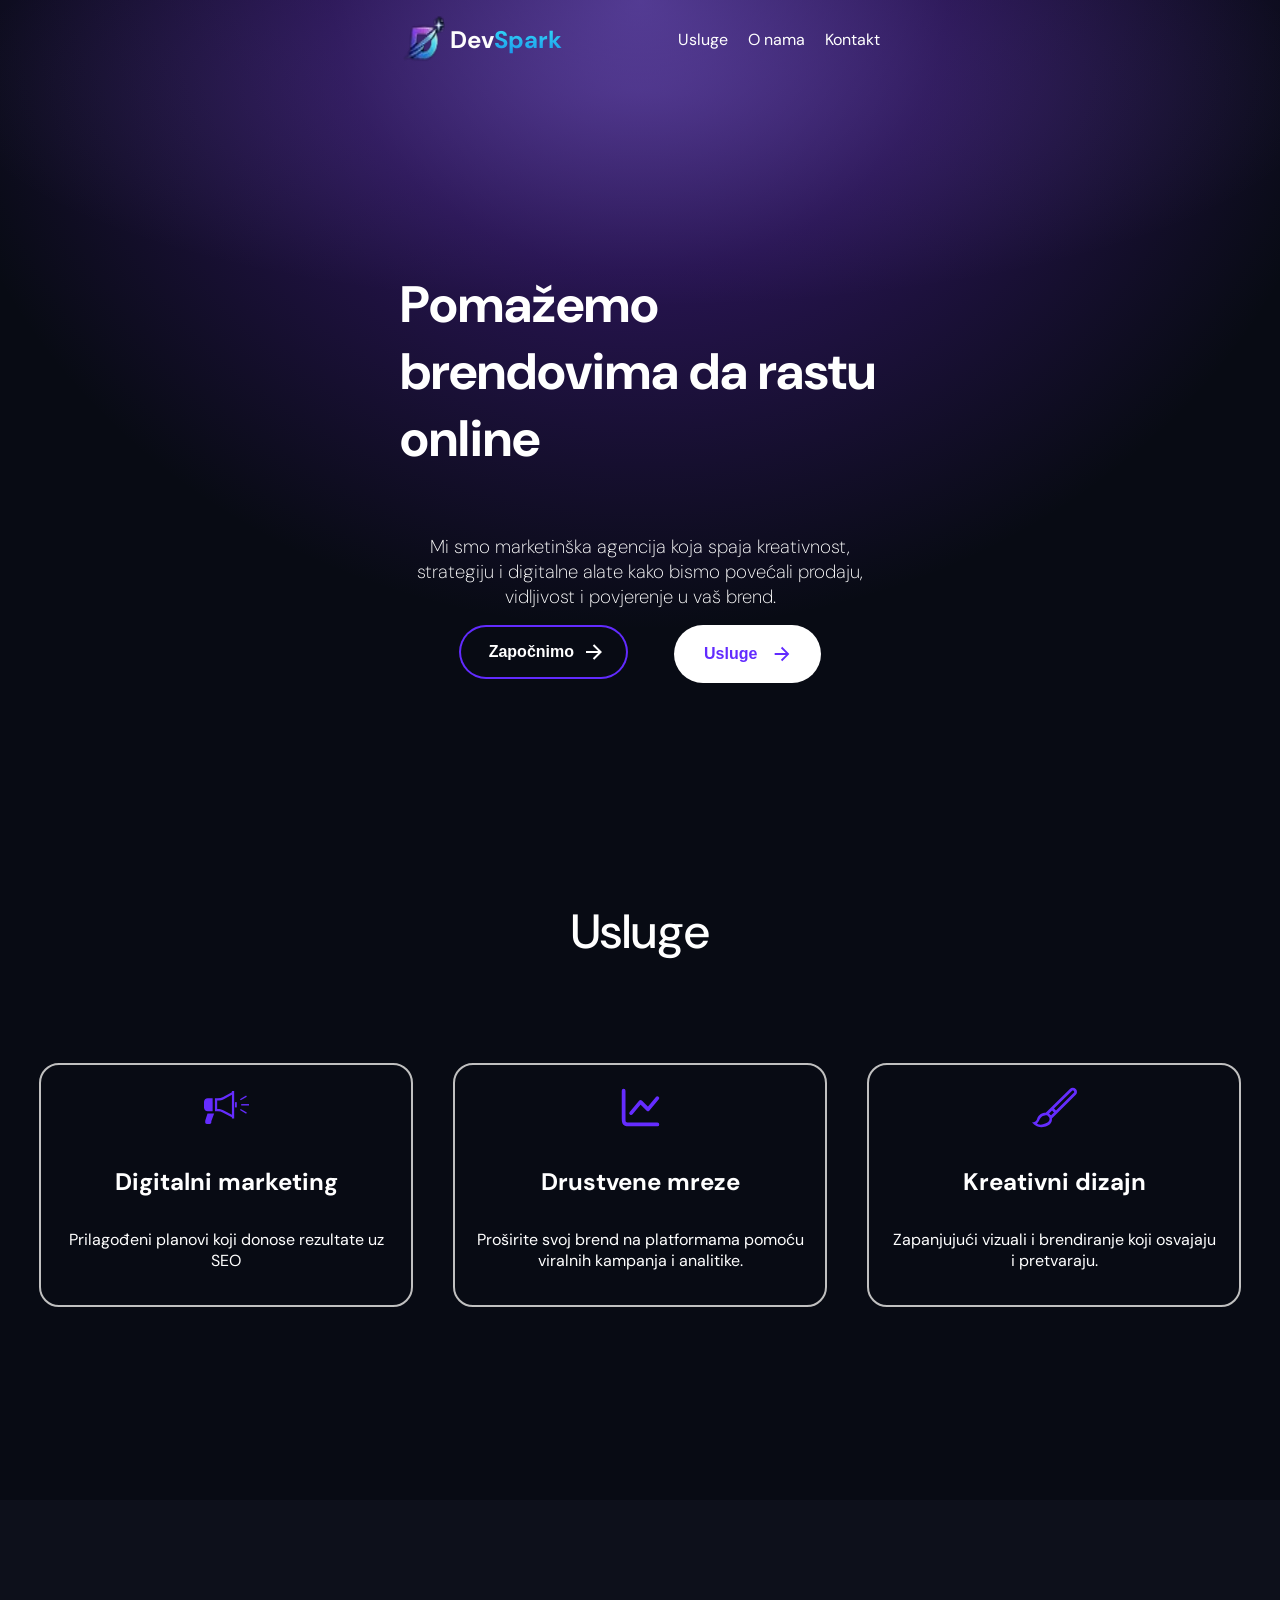
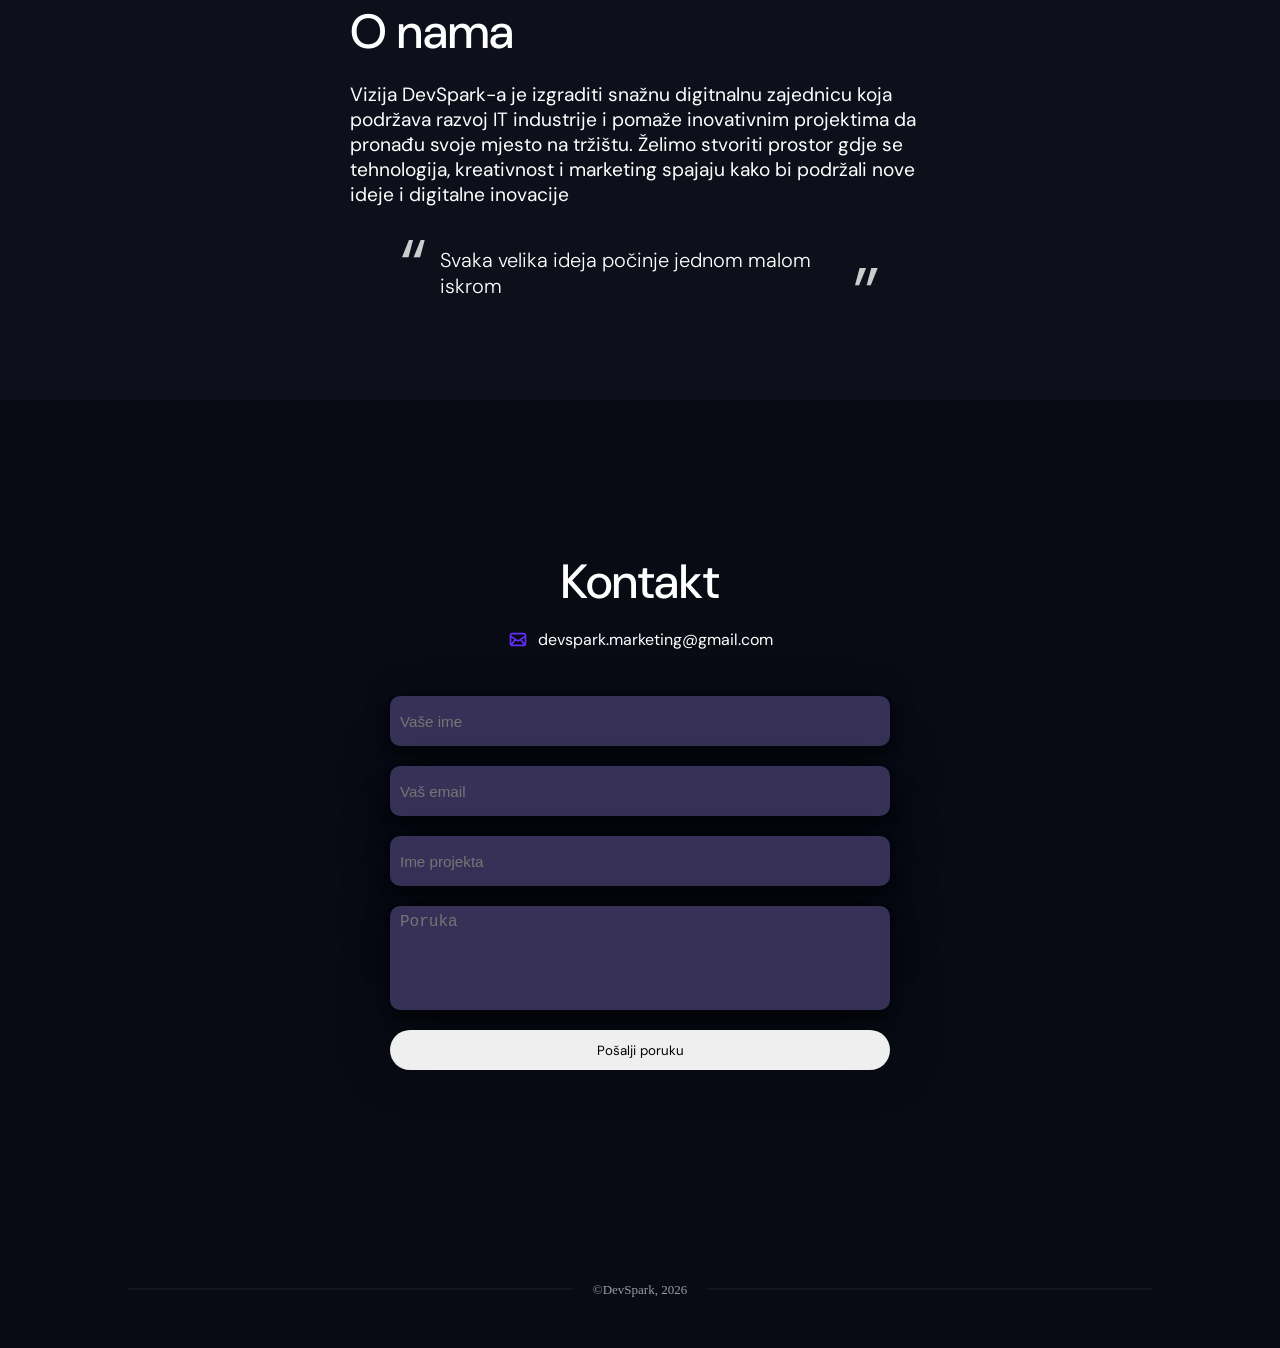
==== index.html @ 63f549a7 "prvi comm" ====
<!DOCTYPE html>
<html lang="en">
<head>
    <meta charset="UTF-8">
    <meta name="viewport" content="width=device-width, initial-scale=1.0">
    <link rel="stylesheet" href="style.css">
    <title>DevSpark</title>
    <link rel="preconnect" href="https://fonts.googleapis.com">
<link rel="preconnect" href="https://fonts.gstatic.com" crossorigin>
<link href="https://fonts.googleapis.com/css2?family=DM+Sans:ital,opsz,wght@0,9..40,100..1000;1,9..40,100..1000&family=Montserrat:ital,wght@0,100..900;1,100..900&family=Poppins:ital,wght@0,100;0,200;0,300;0,400;0,500;0,600;0,700;0,800;0,900;1,100;1,200;1,300;1,400;1,500;1,600;1,700;1,800;1,900&display=swap" rel="stylesheet">
</head>
<body>
    <div class="hero">
        <nav>
            <div class="logo">
            <img src="/images/logo.png" alt="">
            <h1><p class="fh1">Dev</p><p class="sh1">Spark</p></h1>
            </div>
            <div>
                <ul>
                    <li><a href="#usluge">Usluge</a></li>
                    <li><a href="#Onama">O nama</a></li>
                    <li><a href="#kontakt">Kontakt</a></li>
                </ul>
            </div>
        </nav>
        <div class="main">
            <h2>Pomažemo brendovima da rastu online</h2>
            <h3>Mi smo marketinška agencija koja spaja kreativnost, strategiju i digitalne alate kako bismo povećali prodaju, vidljivost i povjerenje u vaš brend.</h3>
        </div>
        <div class="btns">
            <a href="#kontakt"><button class="animated-button">
  <svg xmlns="http://www.w3.org/2000/svg" class="arr-2" viewBox="0 0 24 24">
    <path
      d="M16.1716 10.9999L10.8076 5.63589L12.2218 4.22168L20 11.9999L12.2218 19.778L10.8076 18.3638L16.1716 12.9999H4V10.9999H16.1716Z"
    ></path>
  </svg>
  <span class="text">Započnimo</span>
  <span class="circle"></span>
  <svg xmlns="http://www.w3.org/2000/svg" class="arr-1" viewBox="0 0 24 24">
    <path
      d="M16.1716 10.9999L10.8076 5.63589L12.2218 4.22168L20 11.9999L12.2218 19.778L10.8076 18.3638L16.1716 12.9999H4V10.9999H16.1716Z"
    ></path>
  </svg>
</button>
</a>
                        <a href="#usluge"><button class="animated-buttonv2">
  <span class="text">Usluge</span>
  <span class="circle"></span>
  <svg xmlns="http://www.w3.org/2000/svg" class="arr-1" viewBox="0 0 24 24">
    <path
      d="M16.1716 10.9999L10.8076 5.63589L12.2218 4.22168L20 11.9999L12.2218 19.778L10.8076 18.3638L16.1716 12.9999H4V10.9999H16.1716Z"
    ></path>
  </svg>
</button>
</a>
        </div>
    </div>
    <main>
      <section class="prva" id="Usluge">
        <h2 id="usluge">Usluge</h2>
        <div class="usluge-box">
          <div class="boxes">
            <img src="/images/loudspeaker-6-svgrepo-com.svg" class="filter-svg" alt="">
            <h4>Digitalni marketing</h4>
            <p>Prilagođeni planovi koji donose rezultate uz SEO</p>
          </div>
          <div class="boxes">
            <img src="images/chart-line-svgrepo-com.svg" class="filter-svg" alt="">
            <h4>Drustvene mreze</h4>
            <p>Proširite svoj brend na platformama pomoću viralnih kampanja i analitike.</p>
          </div>
          <div class="boxes">
            <img src="images/brush-svgrepo-com.svg" class="filter-svg" alt="">
            <h4>Kreativni dizajn</h4>
            <p>Zapanjujući vizuali i brendiranje koji osvajaju i pretvaraju.</p>
          </div>
        </div>
      </section>
      <section class="druga" id="Onama">
        <h2>O nama</h2>
        <p>Vizija DevSpark-a je izgraditi snažnu digitnalnu zajednicu koja podržava razvoj IT industrije i pomaže inovativnim projektima da pronađu svoje mjesto na tržištu. Želimo stvoriti prostor gdje se tehnologija, kreativnost i marketing spajaju kako bi podržali nove ideje i digitalne inovacije</p>
        <blockquote class="big-quote">
  Svaka velika ideja počinje jednom malom iskrom
</blockquote>
      </section>
      <section class="treca" id="kontakt">
        <h2>Kontakt</h2>
        <div class="kont">
          <img src="images/mail-alt-svgrepo-com.svg" class="mailikon" alt="">
          <p class="mail">devspark.marketing@gmail.com</p>
        </div>
        
        <form action="https://formsubmit.co/devspark.marketing@gmail.com" method="POST">
          <div class="inputs">
            <input type="text" required placeholder="Vaše ime" maxlength="50" name="name">
          </div>
          <div class="inputs">
            <input type="email" required placeholder="Vaš email" maxlength="50" name="email">
          </div>
          <div class="inputs">
            <input type="text" placeholder="Ime projekta" maxlength="50" name="ime_projekta">
          </div>
          <div class="inputs">
            <textarea name="poruka" id="poruka" rows="5" placeholder="Poruka" maxlength="270" name="poruka"></textarea>
          </div>
          <button type="submit">Pošalji poruku</button>
        </form>
      </section>
    </main>

    <footer class="footer">
  <div class="footer-line">
    <span>©DevSpark, 2026</span>
  </div>
</footer>

    
</body>
</html>
---- style.css ----
.animated-button {
  position: relative;
  display: flex;
  align-items: center;
  gap: 4px;
  padding: 12px 36px;
  border: 4px solid;
  border-color: transparent;
  font-size: 16px;
  background-color: inherit;
  border-radius: 100px;
  font-weight: 600;
  color: white;
  box-shadow: 0 0 0 2px #622bff;
  cursor: pointer;
  overflow: hidden;
  transition: all 0.6s cubic-bezier(0.23, 1, 0.32, 1);
}
.animated-buttonv2 {
  position: relative;
  display: flex;
  align-items: center;
  gap: 1px;
  padding: 12px 22px 12px 36px;
  border: 4px solid;
  border-color: transparent;
  font-size: 16px;
  background-color: inherit;
  border-radius: 100px;
  font-weight: 600;
  color: #622bff;
  box-shadow: 0 0 0 2px #ffffff;
  
  background-color: white;
  cursor: pointer;
  overflow: hidden;
  transition: all 0.6s cubic-bezier(0.23, 1, 0.32, 1);
}


.animated-button svg {
  position: absolute;
  width: 24px;
  fill: white;
  z-index: 9;
  transition: all 0.8s cubic-bezier(0.23, 1, 0.32, 1);
}
.animated-buttonv2 svg {
  width: 22px;
  fill: #622bff;
  z-index: 9;
}




.animated-button .arr-1 {
  right: 16px;
}

.animated-button .arr-2 {
  left: -25%;
}

.animated-button .circle {
  position: absolute;
  top: 50%;
  left: 50%;
  transform: translate(-50%, -50%);
  width: 20px;
  height: 20px;
  background-color: #622bff;
  border-radius: 50%;
  opacity: 0;
  transition: all 0.8s cubic-bezier(0.23, 1, 0.32, 1);
}



.animated-button .text {
  position: relative;
  z-index: 1;
  transform: translateX(-12px);
  transition: all 0.8s cubic-bezier(0.23, 1, 0.32, 1);
}
.animated-buttonv2 .text {
  position: relative;
  z-index: 1;
  transform: translateX(-12px);
  transition: all 0.8s cubic-bezier(0.23, 1, 0.32, 1);
}



.animated-button:hover {
  box-shadow: 0 0 0 12px transparent;
  color: white;
  border-radius: 12px;
}
.animated-buttonv2:hover {
  box-shadow: 0 0 0 12px transparent;
  
  border-radius: 12px;
}
.animated-button:hover .arr-1 {
  right: -25%;
}
.animated-button .arr1{
    fill: black;
    background-color: black;
}

.animated-button:hover .arr-2 {
  left: 16px;
}

.animated-button:hover .text {
  transform: translateX(12px);
}

.animated-button:hover svg {
  fill: white;
}

.animated-button:active {
  scale: 0.95;
  box-shadow: 0 0 0 4px 622BFF;
}
.animated-buttonv2:active {
  scale: 0.95;
  box-shadow: 0 0 0 4px 622BFF;
}

.animated-button:hover .circle {
  width: 220px;
  height: 220px;
  opacity: 1;
}

body{
    max-width: 100vw;
    padding: 0;
    margin: 0;
    box-sizing: content-box;
    background-color: #080B14;
}
.hero{
   background: 
  radial-gradient(
    ellipse 80% 100% at 50% 0%,
    rgba(139, 92, 246, 0.5) 0%,
    rgba(109, 40, 217, 0.3) 30%,
    transparent 70%
  ),
  radial-gradient(
    ellipse 90% 40% at 50% 10%,
    rgba(167, 139, 250, 0.2) 0%,
    transparent 60%
  ),#080b14; 
    
  min-height: 100vh;
  padding: 0px 400px;
}

.fh1{
    color: #FDFDFD;
}
.sh1{
    background: linear-gradient(to bottom, #36E3F9, #1994EA);
   background-clip: text;
    -webkit-background-clip: text;
     color: transparent;
    -webkit-text-fill-color: transparent;
}
h1{
    display: flex;
    font-family: "DM Sans", sans-serif;
}
nav img{
    width: 50px;
    height: 50px;
}
.logo{
    display: flex;
    align-items: center;
    
}
nav{
    display: flex;
    align-items: center;
    justify-content: space-between;
    font-family: "DM Sans", sans-serif;
}
li, ul{
    list-style: none;
    list-style-type: none;
    color: #FFFFFF;
    
}
ul{
    display: flex;
    gap: 20px;
}
nav button{
    background-color: #271A58;
    padding: 7px 15px;
    border-radius: 50px;
    color: #FFFFFF;
    font-family: "DM Sans", sans-serif;
    border: 1px outset #FFFFFF;
   
}
nav h1{
    margin: 0;
}
.main h2{
    color: white;
    font-family: "DM Sans", sans-serif;
    font-size: 3.2rem;
}
.main{
    display: flex;
    flex-direction: column;
    justify-content: center;
    align-items: center;
    margin-top: 150px;
}
.main h3{
    color: white;
    font-family: "DM Sans", sans-serif;
    font-weight: 200;
    text-align: center;
}
.btns{
    display: flex;
    justify-content: center;
    gap: 50px;
}


main section{
  background-color: #080B14;
  height: 500px;
  max-width: 100vw;
}
#usluge{
  color: white;
  font-size: 3rem;
  margin: 0;
  font-family: "DM Sans", sans-serif;
  font-weight: 500;
  text-align: center;
}
.boxes{
  color: white;
  border: 2px solid silver;
  max-width: 330px;
  width: 100%;
  height: 200px;
  text-align: center;
  border-radius: 20px;
  padding: 20px;
  transition: border 0.3s ease;
  
}
.usluge-box{
  display: flex;
  justify-content: center;
  gap: 40px;
  
}

.filter-svg{
  filter: invert(17%) sepia(87%) saturate(7432%) hue-rotate(257deg) brightness(114%) contrast(101%);
  width: 45px;
}
main .prva{
  display: flex;
  flex-direction: column;
  gap: 100px;
  padding-bottom: 100px;
}
.boxes h4{
  font-size: 1.5rem;
  font-family: "DM Sans", sans-serif;
}
.boxes p{
    font-family: "DM Sans", sans-serif;
}
.boxes:hover{
  cursor: pointer;
  border: 2px solid transparent;
 box-shadow: rgba(0, 0, 0, 0.16) 0px 1px 4px, rgb(51, 51, 51) 0px 0px 0px 3px;
 
}
main .druga{
  color: white;
  font-family: "DM Sans", sans-serif;
  padding: 100px 350px 0px 350px;
  height: 400px;
  background-color: #0d101b;
}
.druga h2{
  margin: 0;
  font-size: 3rem;
  font-weight: 500;
}
.druga p{
  font-size: 1.2rem;
}

.big-quote {
  position: relative;
  padding: 20px 50px;
  font-size: 1.25rem;
  border: none;
  width: fit-content;
  font-weight: 300;
}

.big-quote::before {
  content: "\201C"; 
  font-size: 5rem;
  position: absolute;
  left: 10px;
  top: -10px;
  color: #ccc;
  
}

.big-quote::after {
  content: "\201D"; 
  font-size: 5rem;
  position: absolute;
  right: 10px;
  bottom: -30px;
  color: #ccc;
}

.treca{
  padding: 150px 0px;
  display: flex;
  flex-direction: column;
  align-items: center;
}
.treca h2{
  color: white;
  font-family: "DM Sans", sans-serif;
  margin: 0;
  font-size: 3rem;
  font-weight: 500;
}
form{
  padding: 30px 40px;
  width: 500px;
  height: 400px;
  display: flex;
  flex-direction: column;
  gap: 20px;
}
.inputs{
  display: flex;
  flex-direction: column;
}
input{
  height: 50px;
  border-radius: 10px;
  padding: 0px 10px;
  border:none;
  background-color: #373157;
  box-shadow: rgba(0, 0, 0, 0.25) 0px 54px 55px, rgba(0, 0, 0, 0.12) 0px -12px 30px, rgba(0, 0, 0, 0.12) 0px 4px 6px, rgba(0, 0, 0, 0.17) 0px 12px 13px, rgba(0, 0, 0, 0.09) 0px -3px 5px;
  color: white;
  font-size: 0.95rem;
}
label{
  font-family: "DM Sans", sans-serif;
}
textarea{
  resize: none;
  background-color:#373157;
  border: none;
  font-size: 1rem;
  border-radius: 10px;
  padding: 7px 10px;
  color: white;
box-shadow: rgba(0, 0, 0, 0.25) 0px 54px 55px, rgba(0, 0, 0, 0.12) 0px -12px 30px, rgba(0, 0, 0, 0.12) 0px 4px 6px, rgba(0, 0, 0, 0.17) 0px 12px 13px, rgba(0, 0, 0, 0.09) 0px -3px 5px;
}
.treca button{
  font-family: "DM Sans", sans-serif;
  height: 40px;
  border: none;
  border-radius: 50px;
  transition: scale 0.7s ease;
}
.treca button:hover{
  scale: 1.1;
}
.mail{
  color: white;
  font-family: "DM Sans", sans-serif;
  font-size: 1rem;
}
.footer {
  position: relative;
  background: #080B14;
  padding: 80px 0 50px;
  overflow: hidden;
  
}



.footer-line {
  position: relative;
  width: 80%;
  margin: 0 auto;
  text-align: center;
  z-index: 2;
}

.footer-line::before {
  content: "";
  position: absolute;
  top: 50%;
  left: 0;
  width: 100%;
  height: 1px;
  background: rgba(255, 255, 255, 0.08);
  transform: translateY(-50%);
}

.footer-line span {
  position: relative;
  z-index: 2;
  padding: 0 20px;
  font-size: 13px;
  color: rgba(255, 255, 255, 0.6);
  background-color: #080B14;
}
.mailikon{
  filter: invert(28%) sepia(100%) saturate(6974%) hue-rotate(256deg) brightness(102%) contrast(101%);
  width: 20px;
}
.kont{
  display: flex;
  gap: 10px;
}
ul li{
  transition: color 0.5s ease;
}


ul li:hover{
  cursor: pointer;
  color: rgb(202, 198, 198);
}
a{
  text-decoration: none;
  color: inherit;
}

@media screen and (max-width: 1260px){
.hero{
  padding: 0px 200px;
}
main .druga{
  padding-top: 100px;
  padding: 0px 200px;
}
}

@media screen and (max-width: 900px){
.hero{
  padding: 0px 100px;
}
.main h2{
  font-size: 2.8rem;
}
.boxes{
  padding: 10px;
}
.boxes h4{
  margin: 10px 0px;
}
main .druga{
  padding: 50px 100px;
}


}
@media screen and (max-width: 800px){
.usluge-box{
  flex-direction: column;
  align-items: center;
}
main section{
  height: auto;
}


}

@media screen and (max-width: 600px){
form{
  width: 90%;
}
}
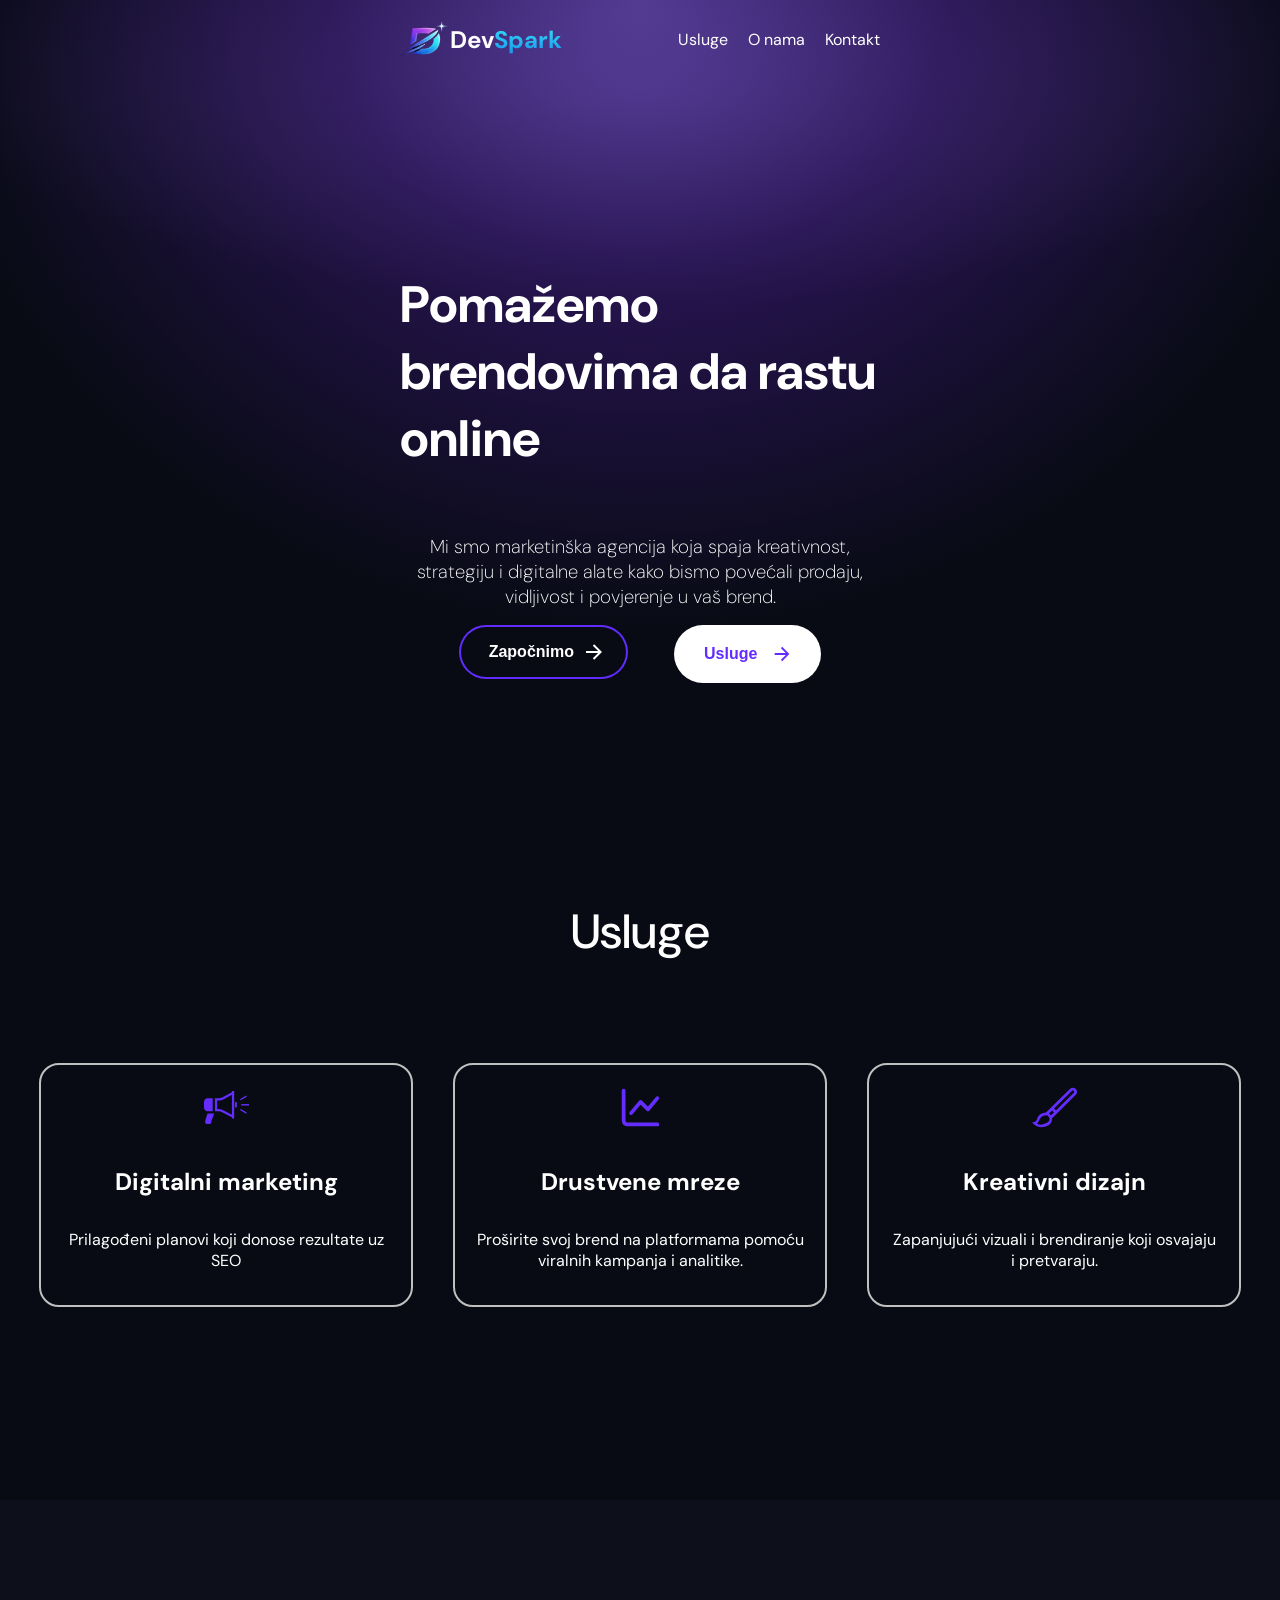
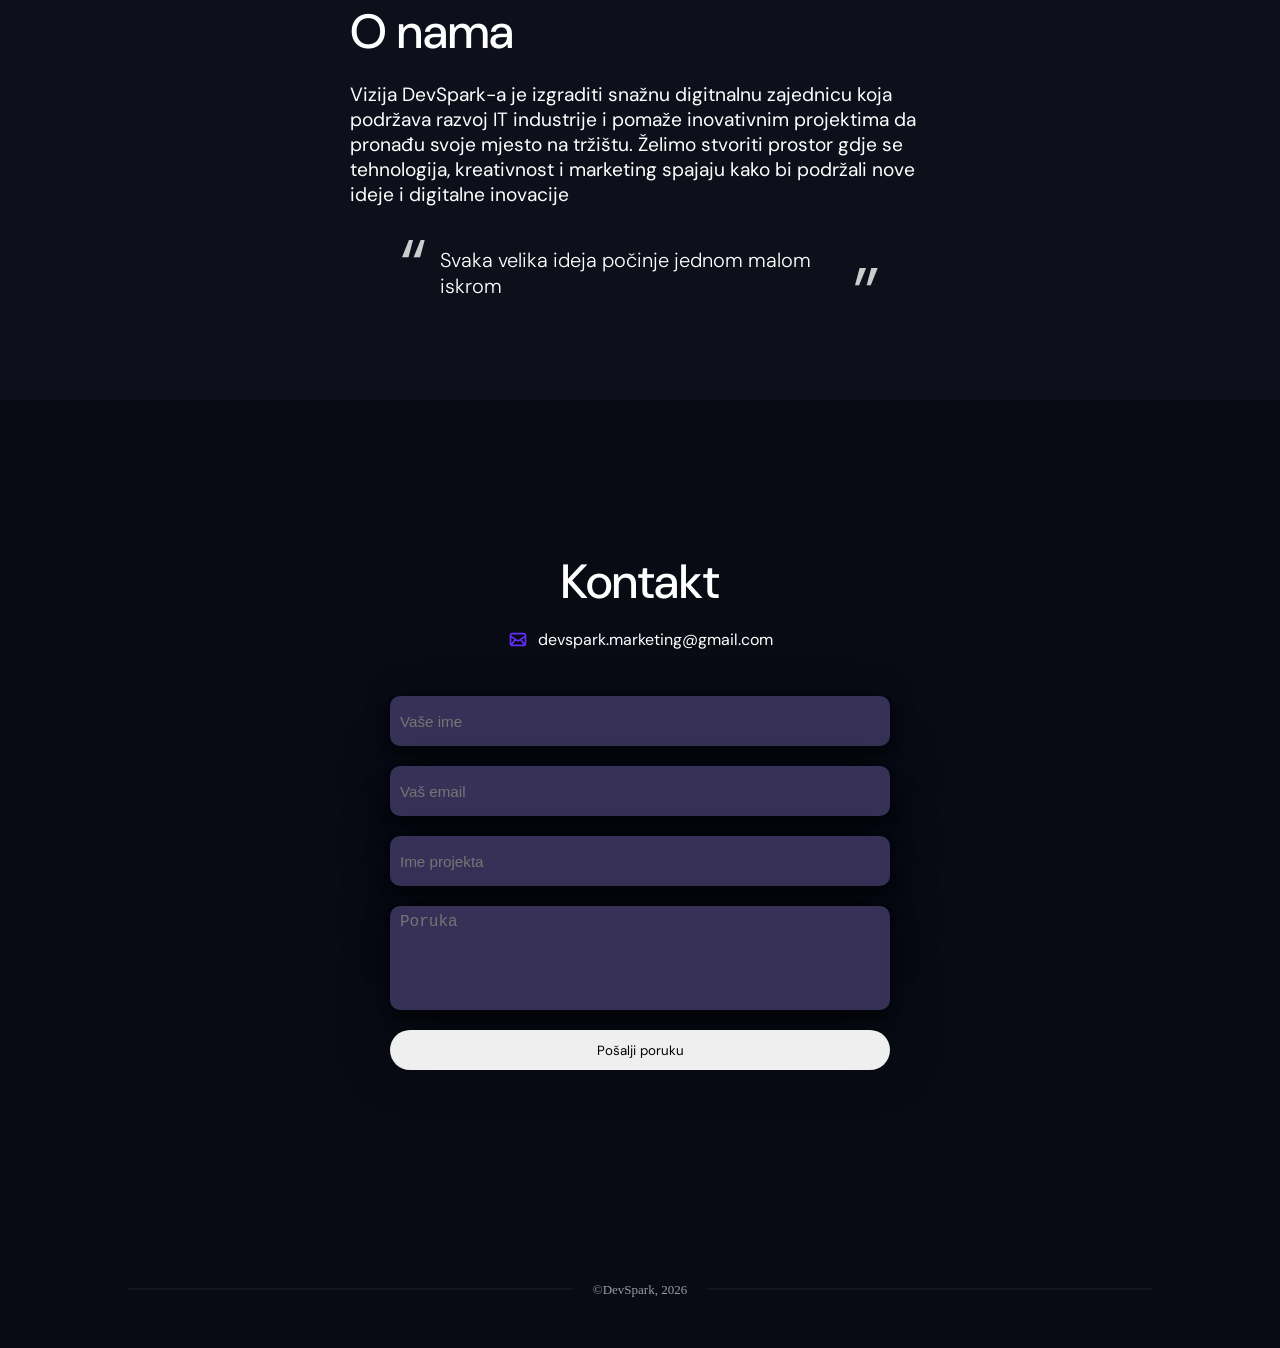
==== commit 912557f8: "v1" ====
--- a/index.html
+++ b/index.html
@@ -13,7 +13,7 @@
     <div class="hero">
         <nav>
             <div class="logo">
-            <img src="/images/logo.png" alt="">
+            <img src="images/axf.png"   alt="">
             <h1><p class="fh1">Dev</p><p class="sh1">Spark</p></h1>
             </div>
             <div>
@@ -61,7 +61,7 @@
         <h2 id="usluge">Usluge</h2>
         <div class="usluge-box">
           <div class="boxes">
-            <img src="/images/loudspeaker-6-svgrepo-com.svg" class="filter-svg" alt="">
+            <img src="images/loudspeaker-6-svgrepo-com.svg" class="filter-svg" alt="">
             <h4>Digitalni marketing</h4>
             <p>Prilagođeni planovi koji donose rezultate uz SEO</p>
           </div>
--- a/style.css
+++ b/style.css
@@ -141,7 +141,7 @@
     max-width: 100vw;
     padding: 0;
     margin: 0;
-    box-sizing: content-box;
+    box-sizing: border-box;
     background-color: #080B14;
 }
 .hero{
@@ -178,7 +178,7 @@
 }
 nav img{
     width: 50px;
-    height: 50px;
+    height: auto;
 }
 .logo{
     display: flex;
@@ -500,8 +500,63 @@
 
 }
 
+@media screen and (max-width: 700px){
+.hero{
+  padding: 0px 30px;
+}
+.main h2{
+  font-size: 2.5rem;
+  font-weight: 600;
+}
+ul{
+  gap: 5px;
+  font-size: 0.9rem;
+  padding-left: 0;
+}
+.logo h1{
+  font-size: 1.4rem;
+}
+nav img{
+  width: 40px;
+  height: 40px;
+}
+main .druga{
+  padding: 50px 20px 0px 20px;
+}
+}
+
 @media screen and (max-width: 600px){
-form{
-  width: 90%;
+  form{
+    width: 90%;
+
+  }
+  .main h2{
+    text-align: center;
+  }
+}
+@media screen and (max-width: 500px){
+  .logo h1{
+    font-size: 1.3rem;
+  }
+  .hero{
+    padding: 0px 10px;
+  }
+  .btns{
+    gap: 30px;
+  }
+  .boxes{
+    width: 85%;
+  }
+  main .druga{
+  padding: 50px 15px 30px 15px;
+}
+.druga p{
+  font-weight: 300;
+}
+.big-quote{
+  margin: 0;
+}
+main .prva{
+  gap: 50px;
 }
 }
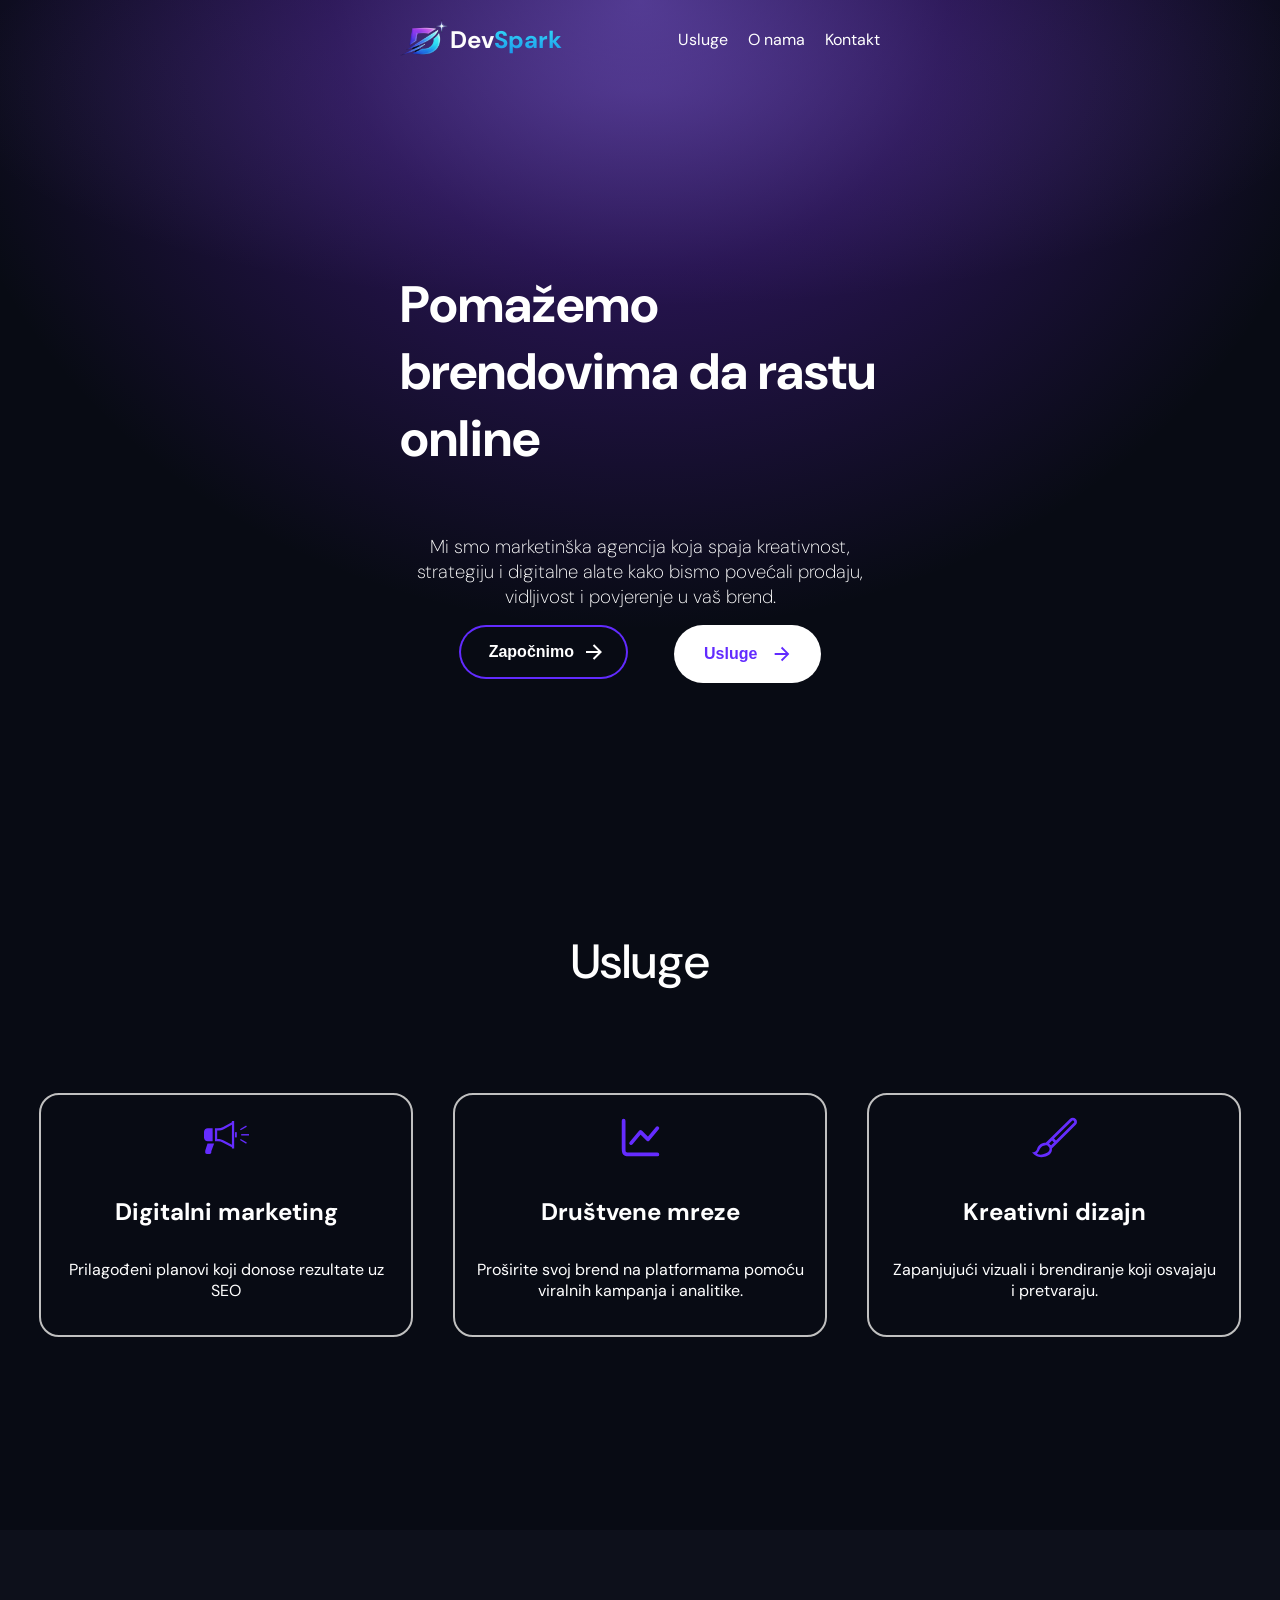
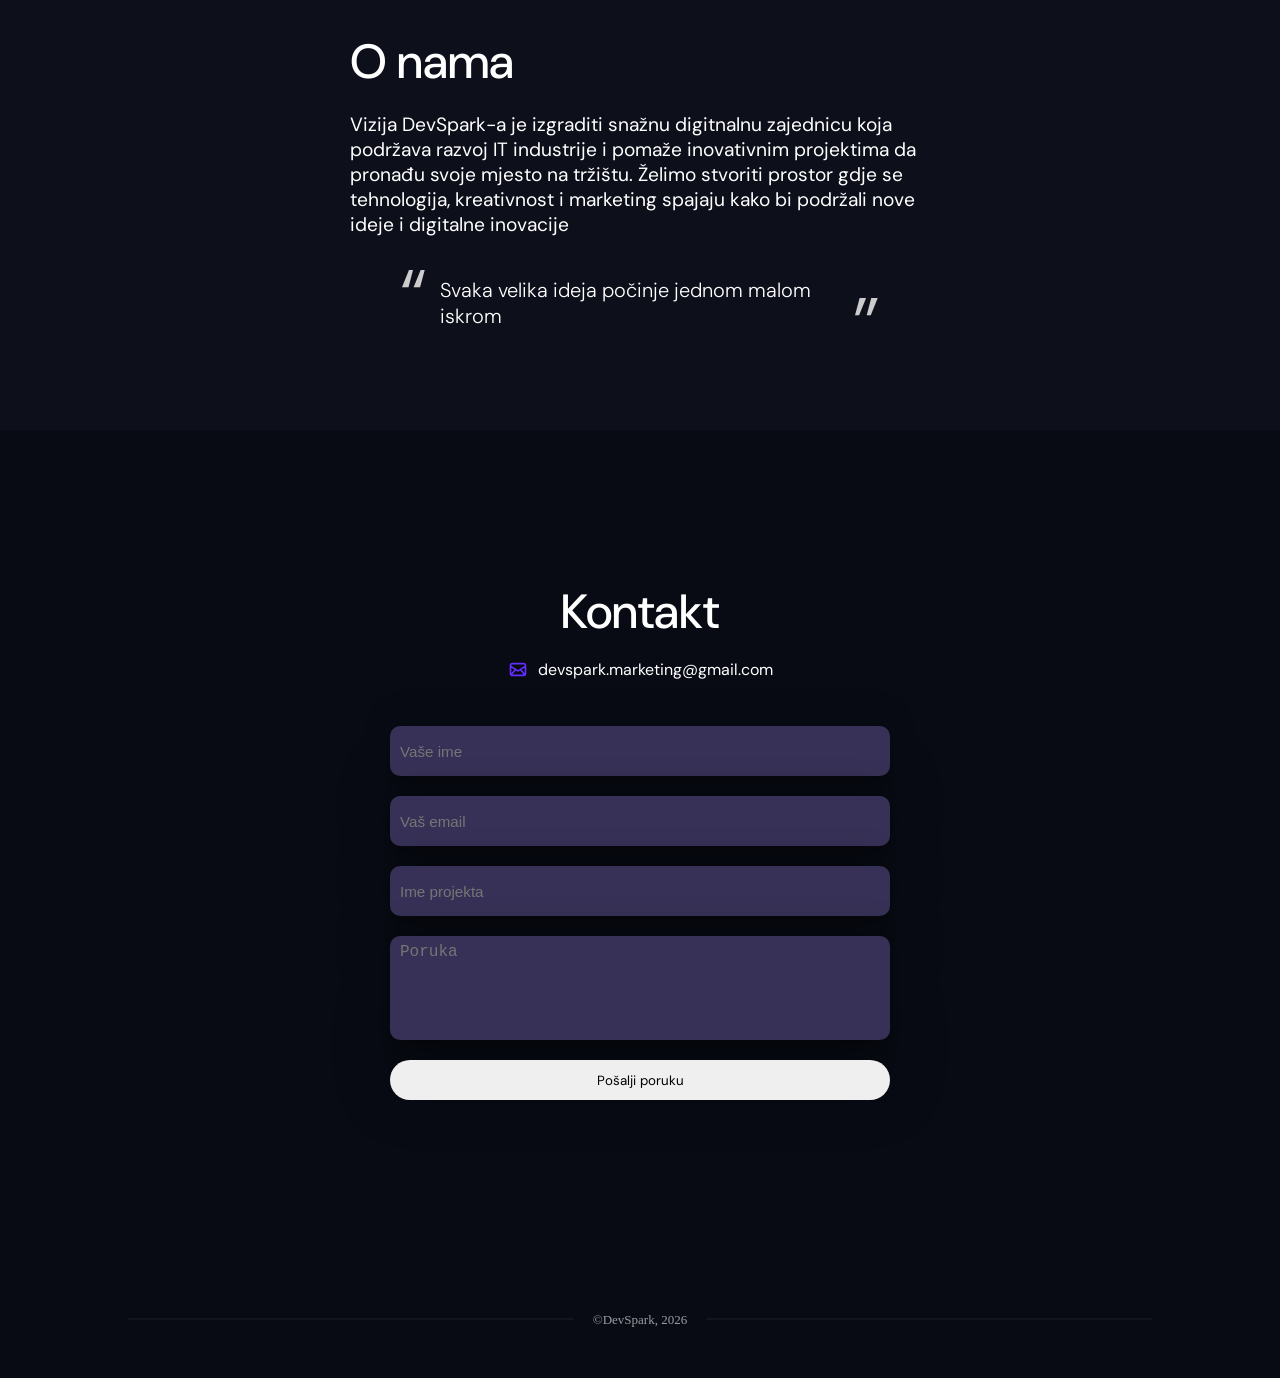
==== commit f1a7b30a: "ani" ====
--- a/index.html
+++ b/index.html
@@ -58,33 +58,36 @@
     </div>
     <main>
       <section class="prva" id="Usluge">
-        <h2 id="usluge">Usluge</h2>
+        <h2 id="usluge" class="slide-in-left">Usluge</h2>
         <div class="usluge-box">
-          <div class="boxes">
+          <div class="boxes slide-in-left">
             <img src="images/loudspeaker-6-svgrepo-com.svg" class="filter-svg" alt="">
             <h4>Digitalni marketing</h4>
             <p>Prilagođeni planovi koji donose rezultate uz SEO</p>
           </div>
-          <div class="boxes">
+          <div class="boxes slide-in-left">
             <img src="images/chart-line-svgrepo-com.svg" class="filter-svg" alt="">
-            <h4>Drustvene mreze</h4>
+            <h4>Društvene mreze</h4>
             <p>Proširite svoj brend na platformama pomoću viralnih kampanja i analitike.</p>
           </div>
-          <div class="boxes">
+          <div class="boxes slide-in-left">
             <img src="images/brush-svgrepo-com.svg" class="filter-svg" alt="">
             <h4>Kreativni dizajn</h4>
             <p>Zapanjujući vizuali i brendiranje koji osvajaju i pretvaraju.</p>
           </div>
         </div>
       </section>
-      <section class="druga" id="Onama">
-        <h2>O nama</h2>
+      <section class="druga " id="Onama">
+        <div class="slide-in-right">
+        <h2 >O nama</h2>
         <p>Vizija DevSpark-a je izgraditi snažnu digitnalnu zajednicu koja podržava razvoj IT industrije i pomaže inovativnim projektima da pronađu svoje mjesto na tržištu. Želimo stvoriti prostor gdje se tehnologija, kreativnost i marketing spajaju kako bi podržali nove ideje i digitalne inovacije</p>
         <blockquote class="big-quote">
   Svaka velika ideja počinje jednom malom iskrom
 </blockquote>
+</div>
       </section>
-      <section class="treca" id="kontakt">
+      <section class="treca " id="kontakt">
+        <div class="frm slide-in-left">
         <h2>Kontakt</h2>
         <div class="kont">
           <img src="images/mail-alt-svgrepo-com.svg" class="mailikon" alt="">
@@ -106,6 +109,7 @@
           </div>
           <button type="submit">Pošalji poruku</button>
         </form>
+        </div>
       </section>
     </main>
 
@@ -115,6 +119,16 @@
   </div>
 </footer>
 
+    <script>
     
+const observer = new IntersectionObserver((entries) => {
+  entries.forEach(entry => {
+    if (entry.isIntersecting) entry.target.classList.add('active');
+  });
+});
+
+document.querySelectorAll('.slide-in-left').forEach(el => observer.observe(el));
+document.querySelectorAll('.slide-in-right').forEach(el => observer.observe(el));
+    </script>
 </body>
 </html>
--- a/style.css
+++ b/style.css
@@ -137,6 +137,13 @@
   opacity: 1;
 }
 
+html, body {
+  overflow-x: hidden;
+}
+body {
+  position: relative
+}
+
 body{
     max-width: 100vw;
     padding: 0;
@@ -160,6 +167,7 @@
     
   min-height: 100vh;
   padding: 0px 400px;
+  margin-bottom: 30px;
 }
 
 .fh1{
@@ -559,4 +567,80 @@
 main .prva{
   gap: 50px;
 }
-}+}
+.frm{
+  display: flex;
+  flex-direction: column;
+  align-items: center;
+  width: 100%;
+}
+
+
+
+.slide-in-left , .slide-in-right{
+  opacity: 0;
+}
+.slide-in-left.active {
+	-webkit-animation: slide-in-left 0.7s cubic-bezier(0.250, 0.460, 0.450, 0.940) both;
+	        animation: slide-in-left 0.7s cubic-bezier(0.250, 0.460, 0.450, 0.940) both;
+          animation-delay: 0.3s;
+}
+.slide-in-right.active {
+	-webkit-animation: slide-in-right 0.7s cubic-bezier(0.250, 0.460, 0.450, 0.940) both;
+	        animation: slide-in-right 0.7s cubic-bezier(0.250, 0.460, 0.450, 0.940) both;
+          animation-delay: 0.3s;
+}
+
+@-webkit-keyframes slide-in-left {
+  0% {
+    -webkit-transform: translateY(100px);
+            transform: translateY(100px);
+    opacity: 0;
+  }
+  100% {
+    -webkit-transform: translateY(0);
+            transform: translateY(0);
+    opacity: 1;
+  }
+}
+@keyframes slide-in-left {
+  0% {
+    -webkit-transform: translateY(100px);
+            transform: translateY(100px);
+    opacity: 0;
+  }
+  100% {
+    -webkit-transform: translateY(0);
+            transform: translateY(0);
+    opacity: 1;
+  }
+}
+
+
+
+
+@-webkit-keyframes slide-in-right {
+  0% {
+    -webkit-transform: translateX(200px);
+            transform: translateX(200px);
+    opacity: 0;
+  }
+  100% {
+    -webkit-transform: translateX(0);
+            transform: translateX(0);
+    opacity: 1;
+  }
+}
+@keyframes slide-in-right {
+  0% {
+    -webkit-transform: translateX(200px);
+            transform: translateX(200px);
+    opacity: 0;
+  }
+  100% {
+    -webkit-transform: translateX(0);
+            transform: translateX(0);
+    opacity: 1;
+  }
+}
+
